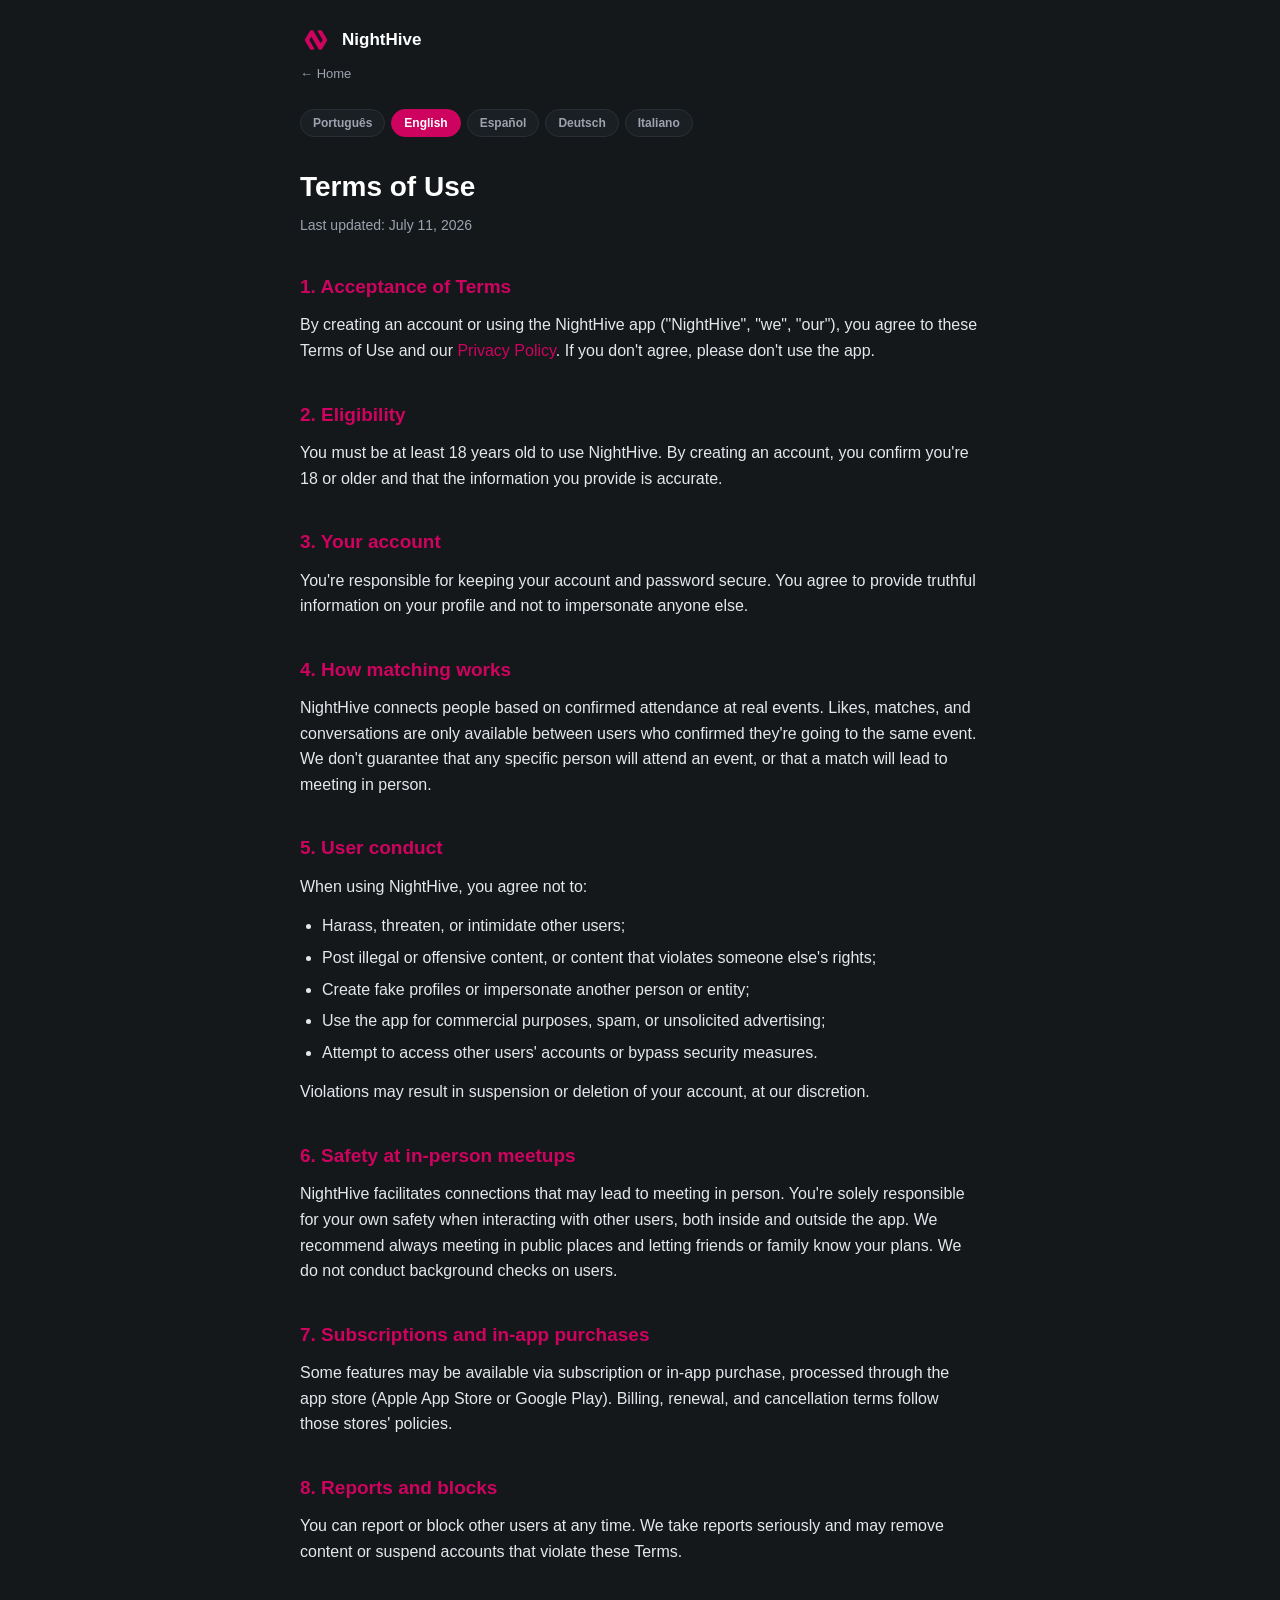
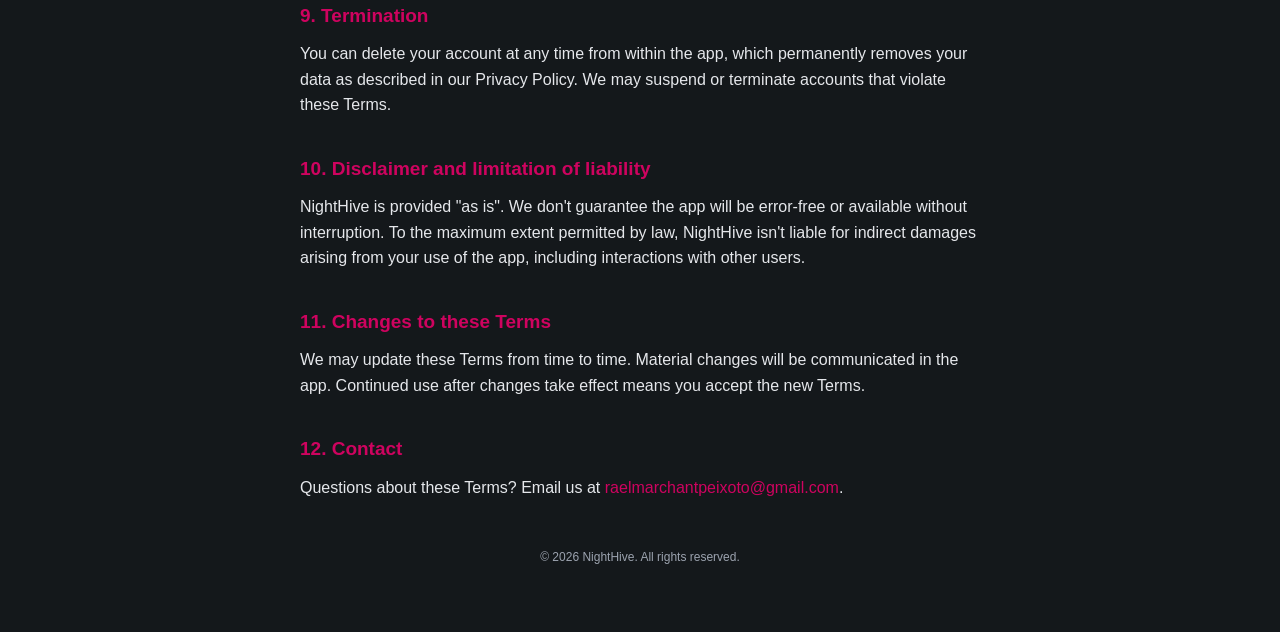
==== terms.html @ 3d4b5488 "Add public info site: About, FAQ, Feedback, Terms, Privacy Static HTML/CSS/JS, no build step. Each p" ====
<!doctype html>
<html lang="pt">
<head>
<meta charset="utf-8">
<meta name="viewport" content="width=device-width, initial-scale=1">
<title>Terms of Use — NightHive</title>
<meta name="description" content="NightHive Terms of Use.">
<link rel="icon" href="assets/img/favicon.png">
<link rel="stylesheet" href="assets/style.css">
</head>
<body>
<div class="wrap">
  <header class="site-header">
    <a class="brand" href="index.html"><img src="assets/img/logo.jpg" alt=""> NightHive</a>
  </header>
  <nav class="crumbs"><a href="index.html">← <span data-lang="pt">Início</span><span data-lang="en" hidden>Home</span></a></nav>

  <div class="lang-switch" role="group" aria-label="Language">
    <button type="button" data-lang-switch="pt">Português</button>
    <button type="button" data-lang-switch="en">English</button>
    <button type="button" data-lang-switch="es">Español</button>
    <button type="button" data-lang-switch="de">Deutsch</button>
    <button type="button" data-lang-switch="it">Italiano</button>
  </div>
  <p class="lang-fallback-note" id="lang-fallback-note" hidden></p>

  <main>
    <div data-lang="pt">
      <h1>Termos de Uso</h1>
      <p class="subtitle">Última atualização: 11 de julho de 2026</p>

      <h2>1. Aceitação dos Termos</h2>
      <p>Ao criar uma conta ou usar o aplicativo NightHive ("NightHive", "nós", "nosso"), você concorda com estes Termos de Uso e com nossa <a href="privacy.html">Política de Privacidade</a>. Se você não concorda, não utilize o aplicativo.</p>

      <h2>2. Elegibilidade</h2>
      <p>Você precisa ter pelo menos 18 anos para usar a NightHive. Ao criar uma conta, você declara que tem 18 anos ou mais e que as informações fornecidas são verdadeiras.</p>

      <h2>3. Sua conta</h2>
      <p>Você é responsável por manter a segurança da sua conta e senha. Você concorda em fornecer informações verdadeiras no seu perfil e em não se passar por outra pessoa.</p>

      <h2>4. Como funciona o match</h2>
      <p>A NightHive conecta pessoas com base em presença confirmada em eventos reais. Curtidas, matches e conversas só ficam disponíveis entre usuários que confirmaram presença no mesmo evento. Não garantimos que qualquer pessoa específica estará presente em um evento, nem que um match resultará em um encontro.</p>

      <h2>5. Conduta do usuário</h2>
      <p>Ao usar a NightHive, você concorda em não:</p>
      <ul>
        <li>Assediar, ameaçar ou intimidar outros usuários;</li>
        <li>Publicar conteúdo ilegal, ofensivo, ou que viole direitos de terceiros;</li>
        <li>Criar perfis falsos ou se passar por outra pessoa ou entidade;</li>
        <li>Usar o app para fins comerciais, spam ou solicitação não autorizada;</li>
        <li>Tentar acessar contas de outros usuários ou burlar medidas de segurança.</li>
      </ul>
      <p>Violações podem resultar em suspensão ou exclusão da sua conta, a nosso critério.</p>

      <h2>6. Segurança em encontros presenciais</h2>
      <p>A NightHive facilita conexões que podem levar a encontros presenciais. Você é o único responsável pela sua segurança ao interagir com outros usuários, dentro e fora do app. Recomendamos sempre se encontrar em locais públicos e informar amigos ou familiares sobre seus planos. Não realizamos verificação de antecedentes de usuários.</p>

      <h2>7. Assinaturas e compras no app</h2>
      <p>Alguns recursos podem estar disponíveis via assinatura ou compra dentro do aplicativo, processadas pela loja de aplicativos (App Store ou Google Play). Os termos de cobrança, renovação e cancelamento seguem as políticas dessas lojas.</p>

      <h2>8. Denúncias e bloqueios</h2>
      <p>Você pode denunciar ou bloquear outros usuários a qualquer momento. Levamos denúncias a sério e podemos remover conteúdo ou suspender contas que violem estes Termos.</p>

      <h2>9. Encerramento</h2>
      <p>Você pode excluir sua conta a qualquer momento pelo app, o que remove permanentemente seus dados conforme descrito na nossa Política de Privacidade. Podemos suspender ou encerrar contas que violem estes Termos.</p>

      <h2>10. Isenção de garantias e limitação de responsabilidade</h2>
      <p>A NightHive é fornecida "como está". Não garantimos que o aplicativo estará livre de erros ou disponível ininterruptamente. Na máxima extensão permitida por lei, a NightHive não se responsabiliza por danos indiretos decorrentes do uso do aplicativo, incluindo interações com outros usuários.</p>

      <h2>11. Alterações a estes Termos</h2>
      <p>Podemos atualizar estes Termos periodicamente. Mudanças relevantes serão comunicadas no app. O uso continuado após alterações significa aceitação dos novos Termos.</p>

      <h2>12. Contato</h2>
      <p>Dúvidas sobre estes Termos? Escreva para <a href="mailto:raelmarchantpeixoto@gmail.com">raelmarchantpeixoto@gmail.com</a>.</p>
    </div>

    <div data-lang="en" hidden>
      <h1>Terms of Use</h1>
      <p class="subtitle">Last updated: July 11, 2026</p>

      <h2>1. Acceptance of Terms</h2>
      <p>By creating an account or using the NightHive app ("NightHive", "we", "our"), you agree to these Terms of Use and our <a href="privacy.html">Privacy Policy</a>. If you don't agree, please don't use the app.</p>

      <h2>2. Eligibility</h2>
      <p>You must be at least 18 years old to use NightHive. By creating an account, you confirm you're 18 or older and that the information you provide is accurate.</p>

      <h2>3. Your account</h2>
      <p>You're responsible for keeping your account and password secure. You agree to provide truthful information on your profile and not to impersonate anyone else.</p>

      <h2>4. How matching works</h2>
      <p>NightHive connects people based on confirmed attendance at real events. Likes, matches, and conversations are only available between users who confirmed they're going to the same event. We don't guarantee that any specific person will attend an event, or that a match will lead to meeting in person.</p>

      <h2>5. User conduct</h2>
      <p>When using NightHive, you agree not to:</p>
      <ul>
        <li>Harass, threaten, or intimidate other users;</li>
        <li>Post illegal or offensive content, or content that violates someone else's rights;</li>
        <li>Create fake profiles or impersonate another person or entity;</li>
        <li>Use the app for commercial purposes, spam, or unsolicited advertising;</li>
        <li>Attempt to access other users' accounts or bypass security measures.</li>
      </ul>
      <p>Violations may result in suspension or deletion of your account, at our discretion.</p>

      <h2>6. Safety at in-person meetups</h2>
      <p>NightHive facilitates connections that may lead to meeting in person. You're solely responsible for your own safety when interacting with other users, both inside and outside the app. We recommend always meeting in public places and letting friends or family know your plans. We do not conduct background checks on users.</p>

      <h2>7. Subscriptions and in-app purchases</h2>
      <p>Some features may be available via subscription or in-app purchase, processed through the app store (Apple App Store or Google Play). Billing, renewal, and cancellation terms follow those stores' policies.</p>

      <h2>8. Reports and blocks</h2>
      <p>You can report or block other users at any time. We take reports seriously and may remove content or suspend accounts that violate these Terms.</p>

      <h2>9. Termination</h2>
      <p>You can delete your account at any time from within the app, which permanently removes your data as described in our Privacy Policy. We may suspend or terminate accounts that violate these Terms.</p>

      <h2>10. Disclaimer and limitation of liability</h2>
      <p>NightHive is provided "as is". We don't guarantee the app will be error-free or available without interruption. To the maximum extent permitted by law, NightHive isn't liable for indirect damages arising from your use of the app, including interactions with other users.</p>

      <h2>11. Changes to these Terms</h2>
      <p>We may update these Terms from time to time. Material changes will be communicated in the app. Continued use after changes take effect means you accept the new Terms.</p>

      <h2>12. Contact</h2>
      <p>Questions about these Terms? Email us at <a href="mailto:raelmarchantpeixoto@gmail.com">raelmarchantpeixoto@gmail.com</a>.</p>
    </div>
  </main>

  <footer class="site-footer">
    <div data-lang="pt">© 2026 NightHive. Todos os direitos reservados.</div>
    <div data-lang="en" hidden>© 2026 NightHive. All rights reserved.</div>
  </footer>
</div>
<script src="assets/lang.js"></script>
</body>
</html>
---- assets/style.css ----
:root {
  --primary: #ce035f;
  --background: #14181b;
  --background-secondary: #1a1f24;
  --text: #ffffff;
  --text-muted: #9ca3af;
  --border: #2a2f35;
  --max-width: 720px;
}

* {
  box-sizing: border-box;
}

html,
body {
  margin: 0;
  padding: 0;
}

body {
  background: var(--background);
  color: var(--text);
  font-family: -apple-system, BlinkMacSystemFont, "Segoe UI", Roboto, Helvetica, Arial, sans-serif;
  line-height: 1.6;
  -webkit-font-smoothing: antialiased;
}

a {
  color: var(--primary);
  text-decoration: none;
}

a:hover,
a:focus {
  text-decoration: underline;
}

.wrap {
  max-width: var(--max-width);
  margin: 0 auto;
  padding: 24px 20px 64px;
}

header.site-header {
  display: flex;
  align-items: center;
  justify-content: space-between;
  gap: 12px;
  margin-bottom: 8px;
}

.brand {
  display: flex;
  align-items: center;
  gap: 10px;
  font-weight: 700;
  font-size: 17px;
  color: var(--text);
}

.brand img {
  width: 32px;
  height: 32px;
  border-radius: 8px;
  object-fit: cover;
}

nav.crumbs {
  font-size: 13px;
  color: var(--text-muted);
  margin: 4px 0 24px;
}

nav.crumbs a {
  color: var(--text-muted);
}

/* Language switcher */
.lang-switch {
  display: flex;
  flex-wrap: wrap;
  gap: 6px;
  margin: 4px 0 28px;
}

.lang-switch button {
  background: var(--background-secondary);
  border: 1px solid var(--border);
  color: var(--text-muted);
  border-radius: 999px;
  padding: 6px 12px;
  font-size: 12px;
  font-weight: 600;
  cursor: pointer;
}

.lang-switch button.active {
  color: #fff;
  background: var(--primary);
  border-color: var(--primary);
}

.lang-fallback-note {
  background: var(--background-secondary);
  border: 1px solid var(--border);
  border-radius: 10px;
  padding: 10px 14px;
  font-size: 13px;
  color: var(--text-muted);
  margin-bottom: 24px;
}

/* Page content */
h1 {
  font-size: 28px;
  font-weight: 800;
  margin: 0 0 4px;
}

.subtitle {
  color: var(--text-muted);
  font-size: 14px;
  margin: 0 0 28px;
}

h2 {
  font-size: 19px;
  font-weight: 700;
  margin: 36px 0 10px;
  color: var(--primary);
}

h3 {
  font-size: 16px;
  font-weight: 700;
  margin: 24px 0 8px;
}

p {
  margin: 0 0 14px;
  color: #e5e7eb;
}

ul,
ol {
  margin: 0 0 14px;
  padding-left: 22px;
  color: #e5e7eb;
}

li {
  margin-bottom: 6px;
}

.card {
  background: var(--background-secondary);
  border: 1px solid var(--border);
  border-radius: 14px;
  padding: 18px 20px;
  margin-bottom: 16px;
}

.faq-item summary {
  cursor: pointer;
  font-weight: 600;
  color: var(--text);
  padding: 4px 0;
}

.faq-item summary::-webkit-details-marker {
  color: var(--primary);
}

.faq-item p {
  margin-top: 10px;
  color: var(--text-muted);
}

.faq-item {
  border-bottom: 1px solid var(--border);
  padding: 12px 0;
}

.faq-item:last-child {
  border-bottom: none;
}

.button {
  display: inline-block;
  background: var(--primary);
  color: #fff !important;
  font-weight: 700;
  font-size: 15px;
  padding: 13px 22px;
  border-radius: 999px;
  text-decoration: none !important;
  margin-top: 6px;
}

.button.secondary {
  background: transparent;
  border: 1px solid var(--border);
  color: var(--text) !important;
}

.meta {
  color: var(--text-muted);
  font-size: 12px;
  margin-top: 40px;
  padding-top: 20px;
  border-top: 1px solid var(--border);
}

.hub-grid {
  display: grid;
  gap: 12px;
  margin-top: 20px;
}

.hub-grid a.card {
  display: block;
  color: var(--text) !important;
  text-decoration: none !important;
}

.hub-grid a.card .hub-title {
  display: block;
  font-weight: 700;
  font-size: 15px;
}

.hub-grid a.card .hub-desc {
  display: block;
  font-weight: 400;
  color: var(--text-muted);
  font-size: 13px;
  margin-top: 4px;
}

footer.site-footer {
  text-align: center;
  color: var(--text-muted);
  font-size: 12px;
  margin-top: 48px;
}

footer.site-footer a {
  color: var(--text-muted);
}
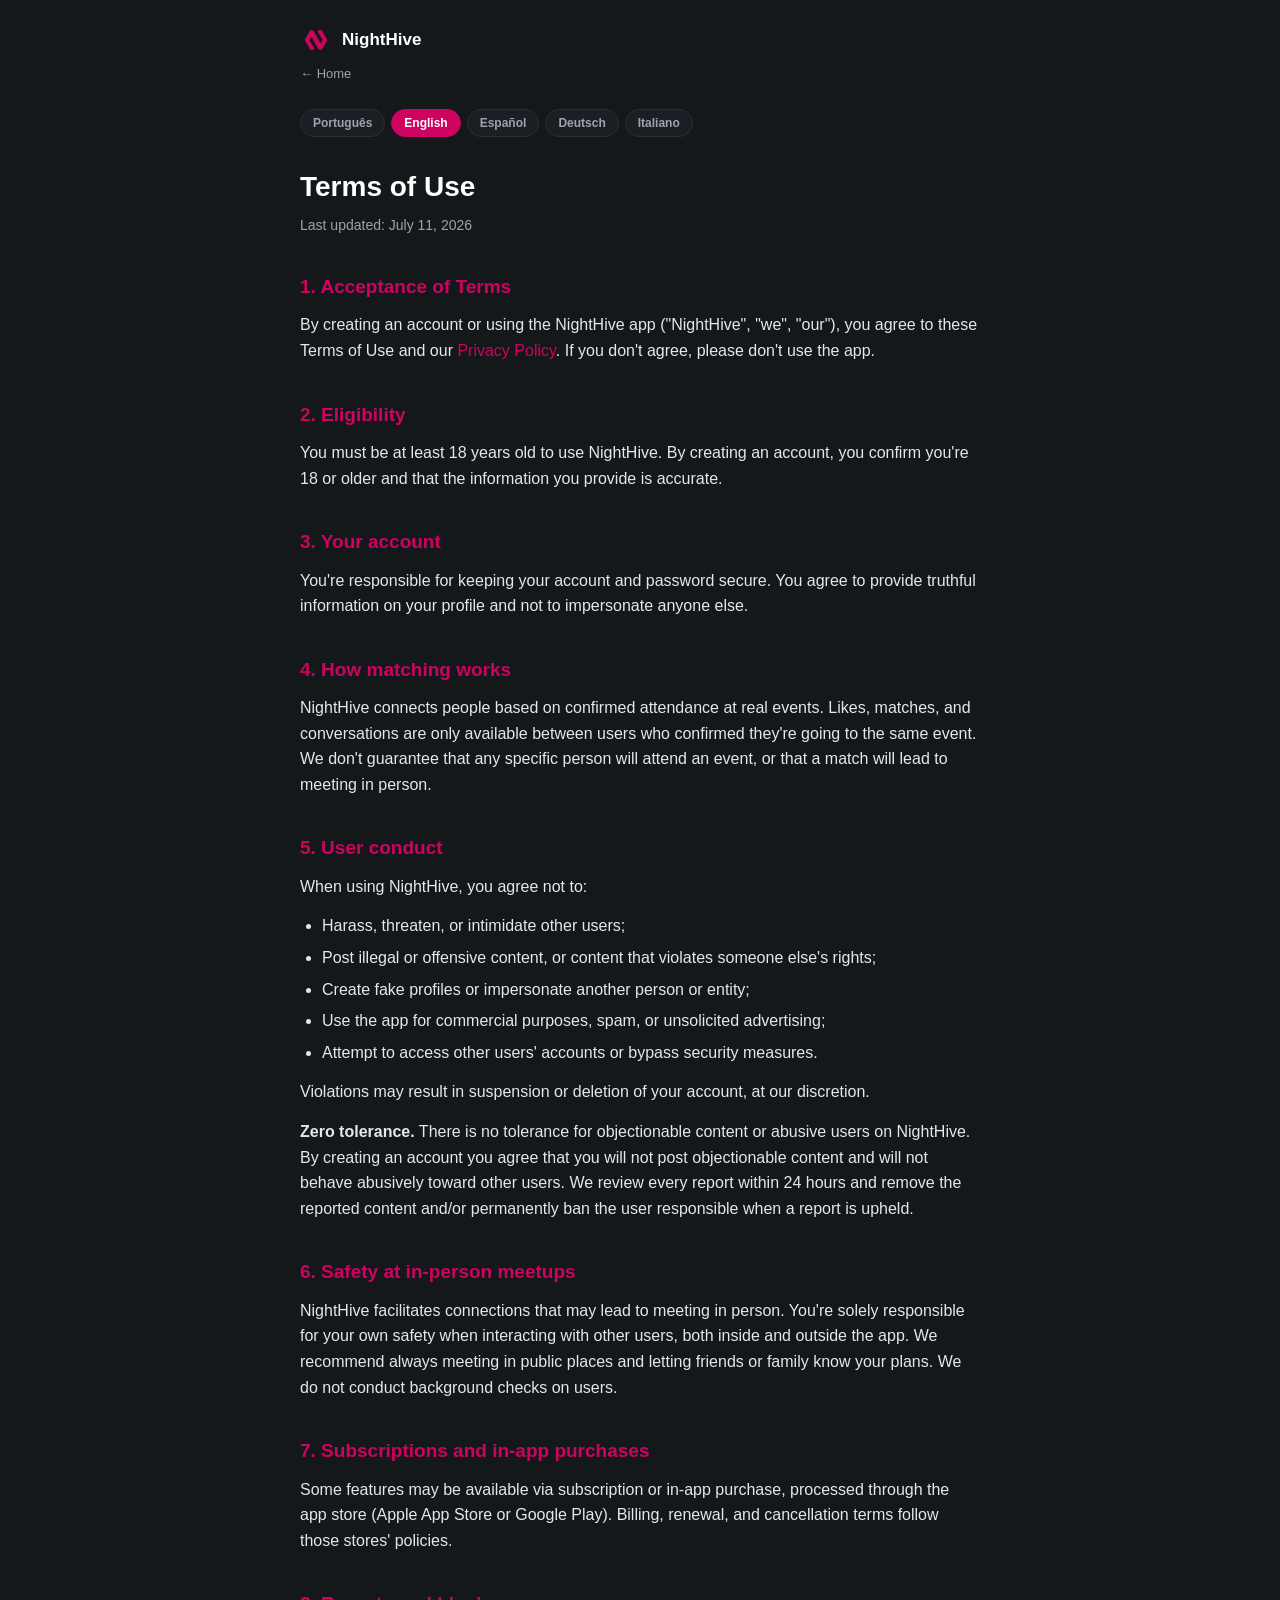
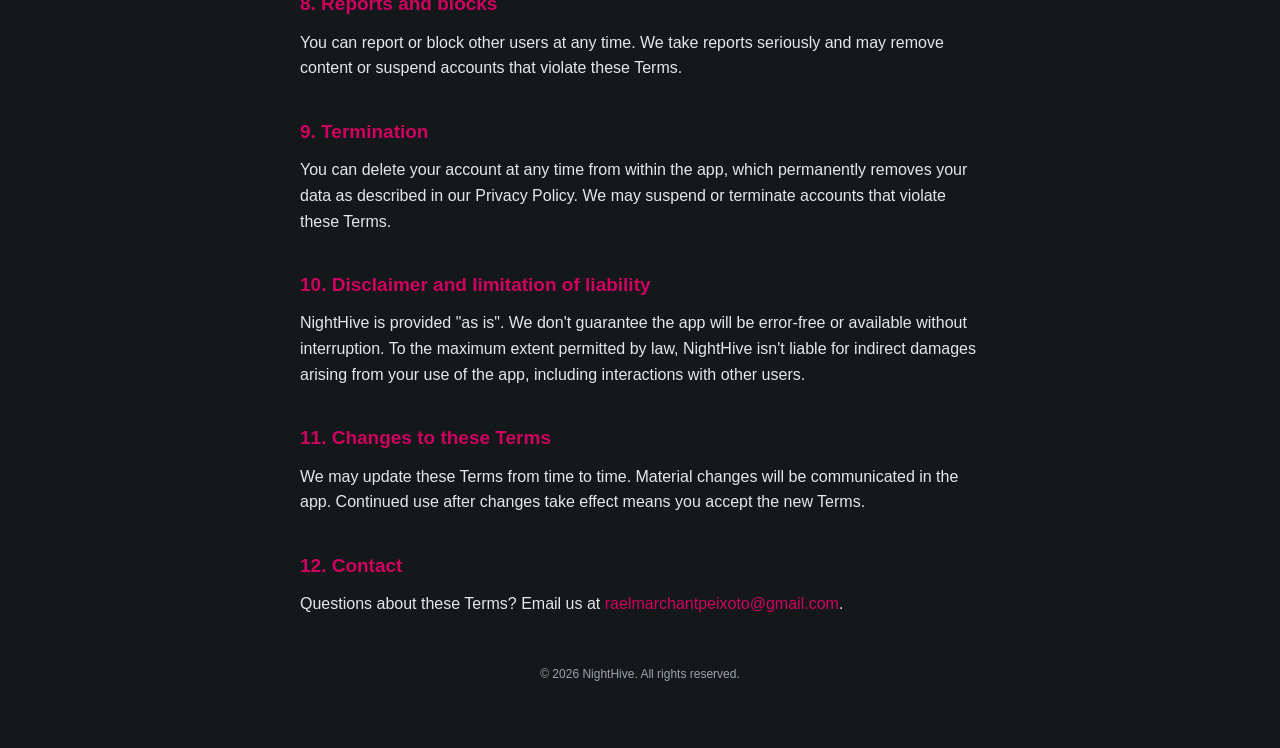
==== commit 22b7f507: "Add zero-tolerance clause to the terms Apple App Review Guideline 1.2 expects apps with user-generat" ====
--- a/terms.html
+++ b/terms.html
@@ -51,6 +51,7 @@
         <li>Tentar acessar contas de outros usuários ou burlar medidas de segurança.</li>
       </ul>
       <p>Violações podem resultar em suspensão ou exclusão da sua conta, a nosso critério.</p>
+      <p><strong>Tolerância zero.</strong> Não toleramos conteúdo impróprio nem usuários abusivos na NightHive. Ao criar uma conta, você concorda que não publicará conteúdo impróprio e que não se comportará de forma abusiva com outros usuários. Analisamos todas as denúncias em até 24 horas e removemos o conteúdo denunciado e/ou banimos permanentemente o usuário responsável quando a denúncia procede.</p>
 
       <h2>6. Segurança em encontros presenciais</h2>
       <p>A NightHive facilita conexões que podem levar a encontros presenciais. Você é o único responsável pela sua segurança ao interagir com outros usuários, dentro e fora do app. Recomendamos sempre se encontrar em locais públicos e informar amigos ou familiares sobre seus planos. Não realizamos verificação de antecedentes de usuários.</p>
@@ -100,6 +101,7 @@
         <li>Attempt to access other users' accounts or bypass security measures.</li>
       </ul>
       <p>Violations may result in suspension or deletion of your account, at our discretion.</p>
+      <p><strong>Zero tolerance.</strong> There is no tolerance for objectionable content or abusive users on NightHive. By creating an account you agree that you will not post objectionable content and will not behave abusively toward other users. We review every report within 24 hours and remove the reported content and/or permanently ban the user responsible when a report is upheld.</p>
 
       <h2>6. Safety at in-person meetups</h2>
       <p>NightHive facilitates connections that may lead to meeting in person. You're solely responsible for your own safety when interacting with other users, both inside and outside the app. We recommend always meeting in public places and letting friends or family know your plans. We do not conduct background checks on users.</p>
--- a/assets/style.css
+++ b/assets/style.css
@@ -12,6 +12,16 @@
   box-sizing: border-box;
 }
 
+/* The [hidden] attribute drives language switching (lang.js toggles it on
+   every [data-lang] element) and must always win over any display: rule
+   below, no matter how specific -- otherwise a "hidden" language variant
+   can render anyway (this happened on index.html's hub-grid cards: their
+   `display: block` rule outranked the browser's own `[hidden] { display:
+   none }`, so both languages showed stacked). */
+[hidden] {
+  display: none !important;
+}
+
 html,
 body {
   margin: 0;
